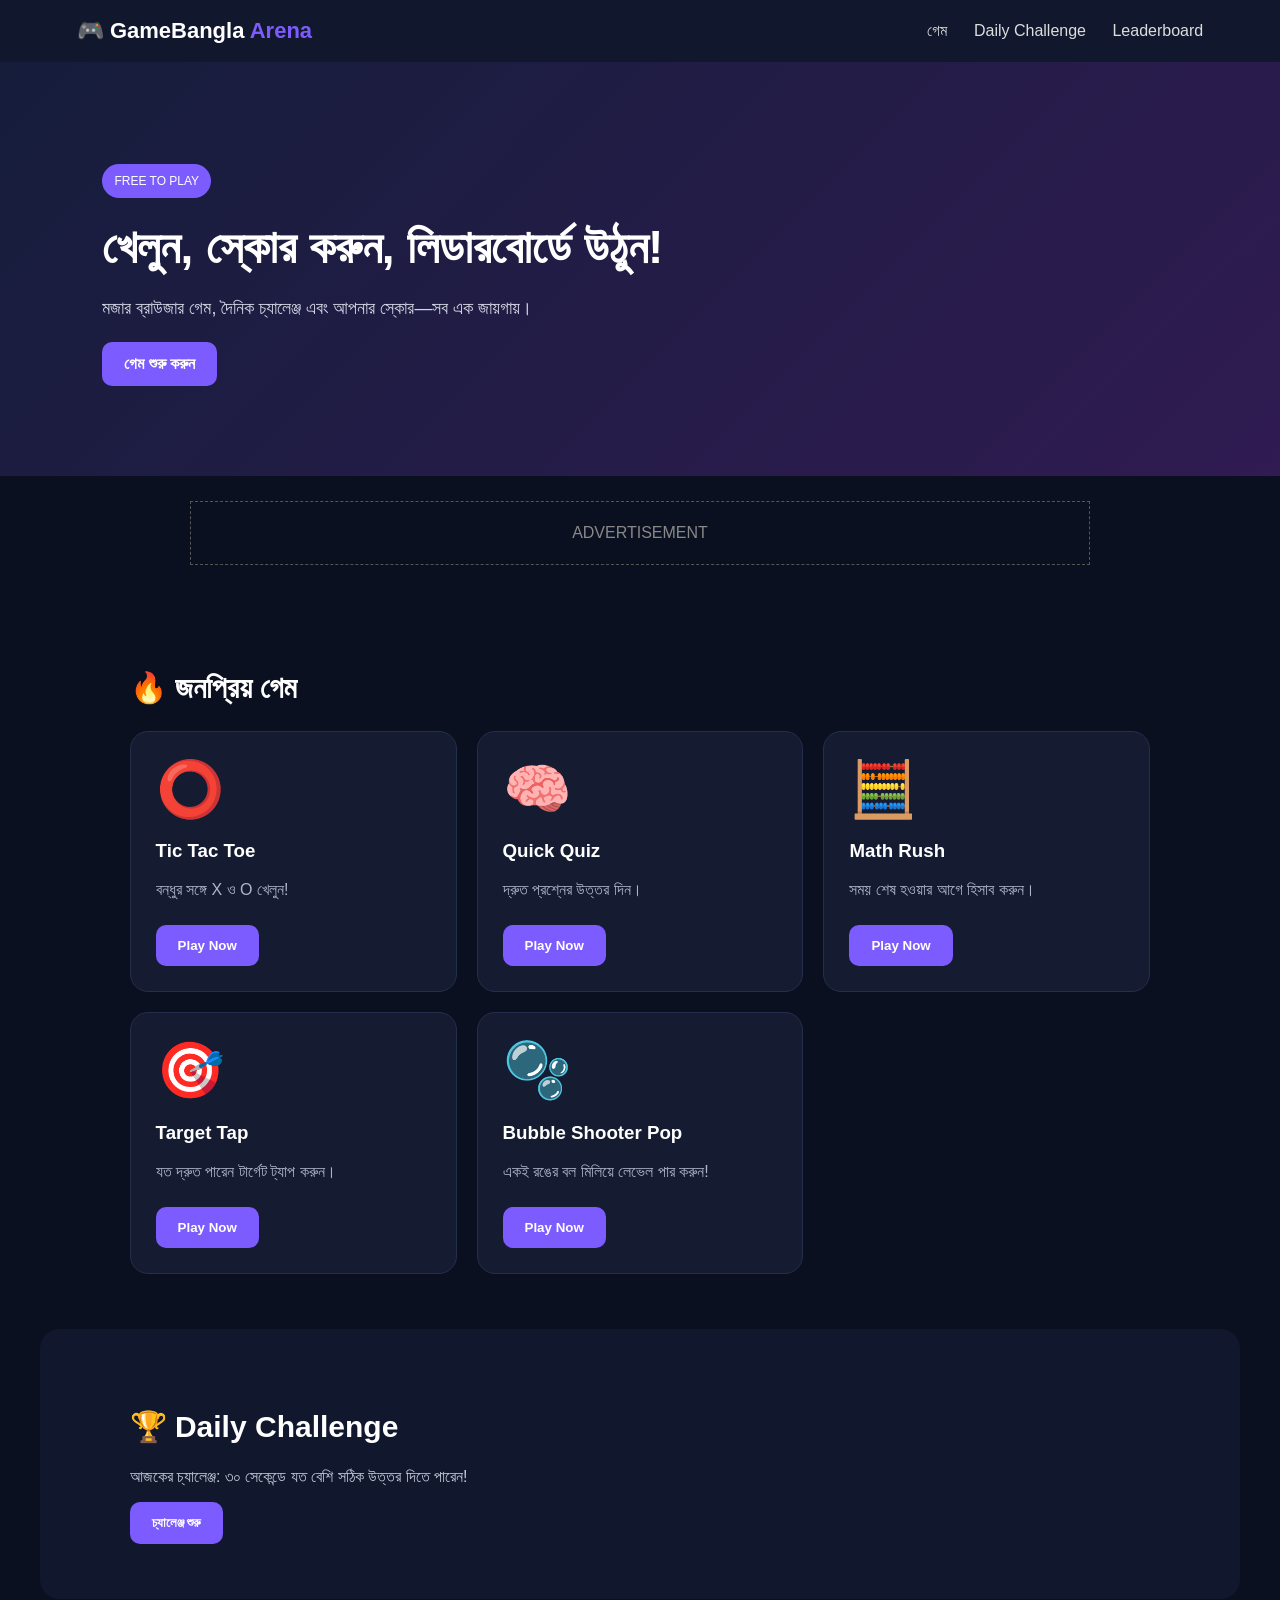
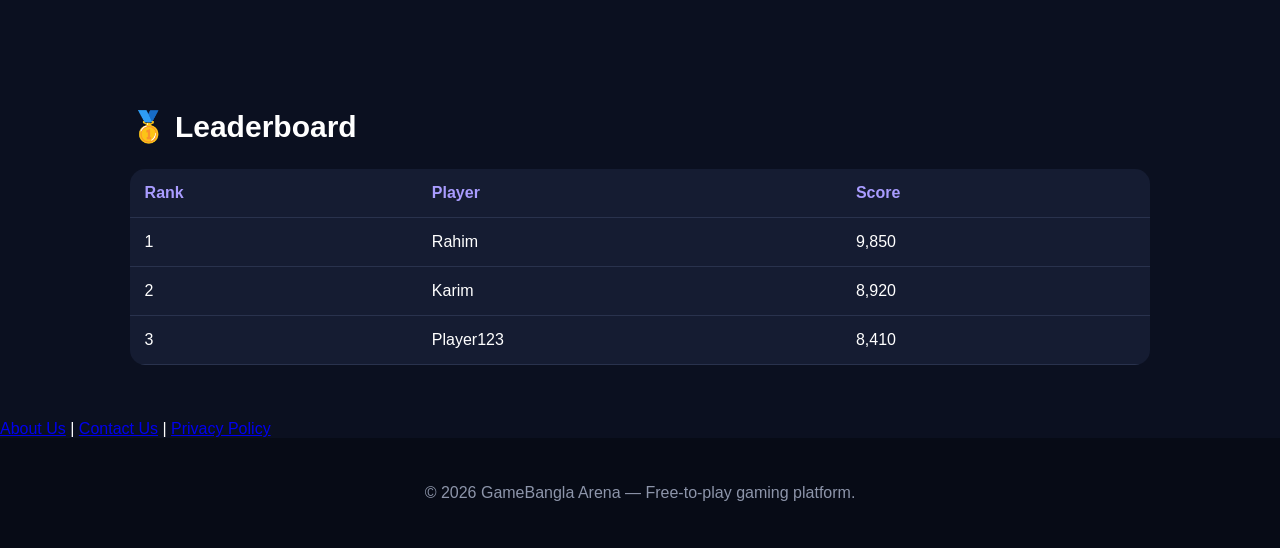
==== index.html @ 53c5f6b5 "Add script tags for bubble-shooter.js and script.js" ====
<!DOCTYPE html>
<html lang="bn">
<head>
<meta charset="UTF-8">
<meta name="viewport" content="width=device-width, initial-scale=1.0">
<title>GameBangla Arena</title>
<link rel="stylesheet" href="style.css">
</head>
<body>

<header>
  <div class="logo">🎮 GameBangla <span>Arena</span></div>
  <nav>
    <a href="#games">গেম</a>
    <a href="#challenge">Daily Challenge</a>
    <a href="#leaderboard">Leaderboard</a>
  </nav>
</header>

<section class="hero">
  <div>
    <p class="badge">FREE TO PLAY</p>
    <h1>খেলুন, স্কোর করুন, লিডারবোর্ডে উঠুন!</h1>
    <p>মজার ব্রাউজার গেম, দৈনিক চ্যালেঞ্জ এবং আপনার স্কোর—সব এক জায়গায়।</p>
    <a class="btn" href="#games">গেম শুরু করুন</a>
  </div>
</section>

<section class="ad">ADVERTISEMENT</section>

<section id="games" class="section">
  <h2>🔥 জনপ্রিয় গেম</h2>

  <div class="grid">

    <div class="card">
      <div class="game-icon">⭕</div>
      <h3>Tic Tac Toe</h3>
      <p>বন্ধুর সঙ্গে X ও O খেলুন!</p>
      <button class="btn" onclick="play('Tic Tac Toe')">Play Now</button>
    </div>

    <div class="card">
      <div class="game-icon">🧠</div>
      <h3>Quick Quiz</h3>
      <p>দ্রুত প্রশ্নের উত্তর দিন।</p>
      <button onclick="play('Quick Quiz')">Play Now</button>
    </div>

    <div class="card">
      <div class="game-icon">🧮</div>
      <h3>Math Rush</h3>
      <p>সময় শেষ হওয়ার আগে হিসাব করুন।</p>
      <button onclick="play('Math Rush')">Play Now</button>
    </div>

    <div class="card">
      <div class="game-icon">🎯</div>
      <h3>Target Tap</h3>
      <p>যত দ্রুত পারেন টার্গেট ট্যাপ করুন।</p>
      <button onclick="play('Target Tap')">Play Now</button>
    </div>
<div class="card">
  <div class="game-icon">🫧</div>
  <h3>Bubble Shooter Pop</h3>
  <p>একই রঙের বল মিলিয়ে লেভেল পার করুন!</p>
  <button class="btn" onclick="play('Bubble Shooter Pop')">
    Play Now
  </button>
</div>
    

  </div>
</section>

<section id="challenge" class="section challenge">
  <h2>🏆 Daily Challenge</h2>
  <p>আজকের চ্যালেঞ্জ: ৩০ সেকেন্ডে যত বেশি সঠিক উত্তর দিতে পারেন!</p>
  <button class="btn" onclick="startChallenge()">চ্যালেঞ্জ শুরু</button>
  <div id="challengeBox"></div>
</section>

<section id="leaderboard" class="section">
  <h2>🥇 Leaderboard</h2>
  <table>
    <tr><th>Rank</th><th>Player</th><th>Score</th></tr>
    <tr><td>1</td><td>Rahim</td><td>9,850</td></tr>
    <tr><td>2</td><td>Karim</td><td>8,920</td></tr>
    <tr><td>3</td><td>Player123</td><td>8,410</td></tr>
  </table>
</section>

<a href="about.html">About Us</a> |
<a href="contact.html">Contact Us</a> |
<a href="privacy.html">Privacy Policy</a>

<footer>
  <p>© 2026 GameBangla Arena — Free-to-play gaming platform.</p>
</footer>

<script src="bubble-shooter.js"></script>
<script src="script.js"></script>
</body>
</html>
---- style.css ----
*{box-sizing:border-box}body{margin:0;font-family:Arial,"Noto Sans Bengali",sans-serif;background:#0b1020;color:#fff}header{display:flex;justify-content:space-between;align-items:center;padding:18px 6%;background:#11182d;position:sticky;top:0;z-index:5}.logo{font-size:22px;font-weight:800}.logo span{color:#7c5cff}nav a{color:#ddd;text-decoration:none;margin-left:22px}.hero{padding:90px 8%;background:linear-gradient(135deg,#151d3b,#301b52)}.hero h1{font-size:46px;max-width:700px;margin:10px 0}.hero p{font-size:18px;max-width:650px;color:#d4d7e5;line-height:1.7}.badge{display:inline-block;background:#7c5cff;padding:7px 12px;border-radius:20px;font-size:12px!important;color:white!important}.btn,button{display:inline-block;border:0;background:#7c5cff;color:#fff;padding:13px 22px;border-radius:10px;text-decoration:none;cursor:pointer;font-weight:700}.ad{margin:25px auto;padding:22px;text-align:center;max-width:900px;border:1px dashed #555;color:#888}.section{padding:55px 7%;max-width:1200px;margin:auto}.section h2{font-size:30px}.grid{display:grid;grid-template-columns:repeat(3,1fr);gap:20px}.card{background:#151c32;border:1px solid #252e4b;border-radius:18px;padding:25px}.game-icon{font-size:55px}.card p{color:#aeb5c8}.card button{margin-top:10px}.challenge{background:#11182d;border-radius:20px;margin-bottom:30px}.challenge p{color:#c4cada}.challengeBox{margin-top:20px}table{width:100%;border-collapse:collapse;background:#151c32;border-radius:15px;overflow:hidden}th,td{text-align:left;padding:15px;border-bottom:1px solid #29324d}th{color:#a99cff}footer{text-align:center;padding:30px;color:#8d95aa;background:#070b16}@media(max-width:700px){header{flex-direction:column;gap:12px}nav a{margin:0 7px}.hero{padding:60px 7%}.hero h1{font-size:34px}.grid{grid-template-columns:1fr}.section{padding:40px 6%}}
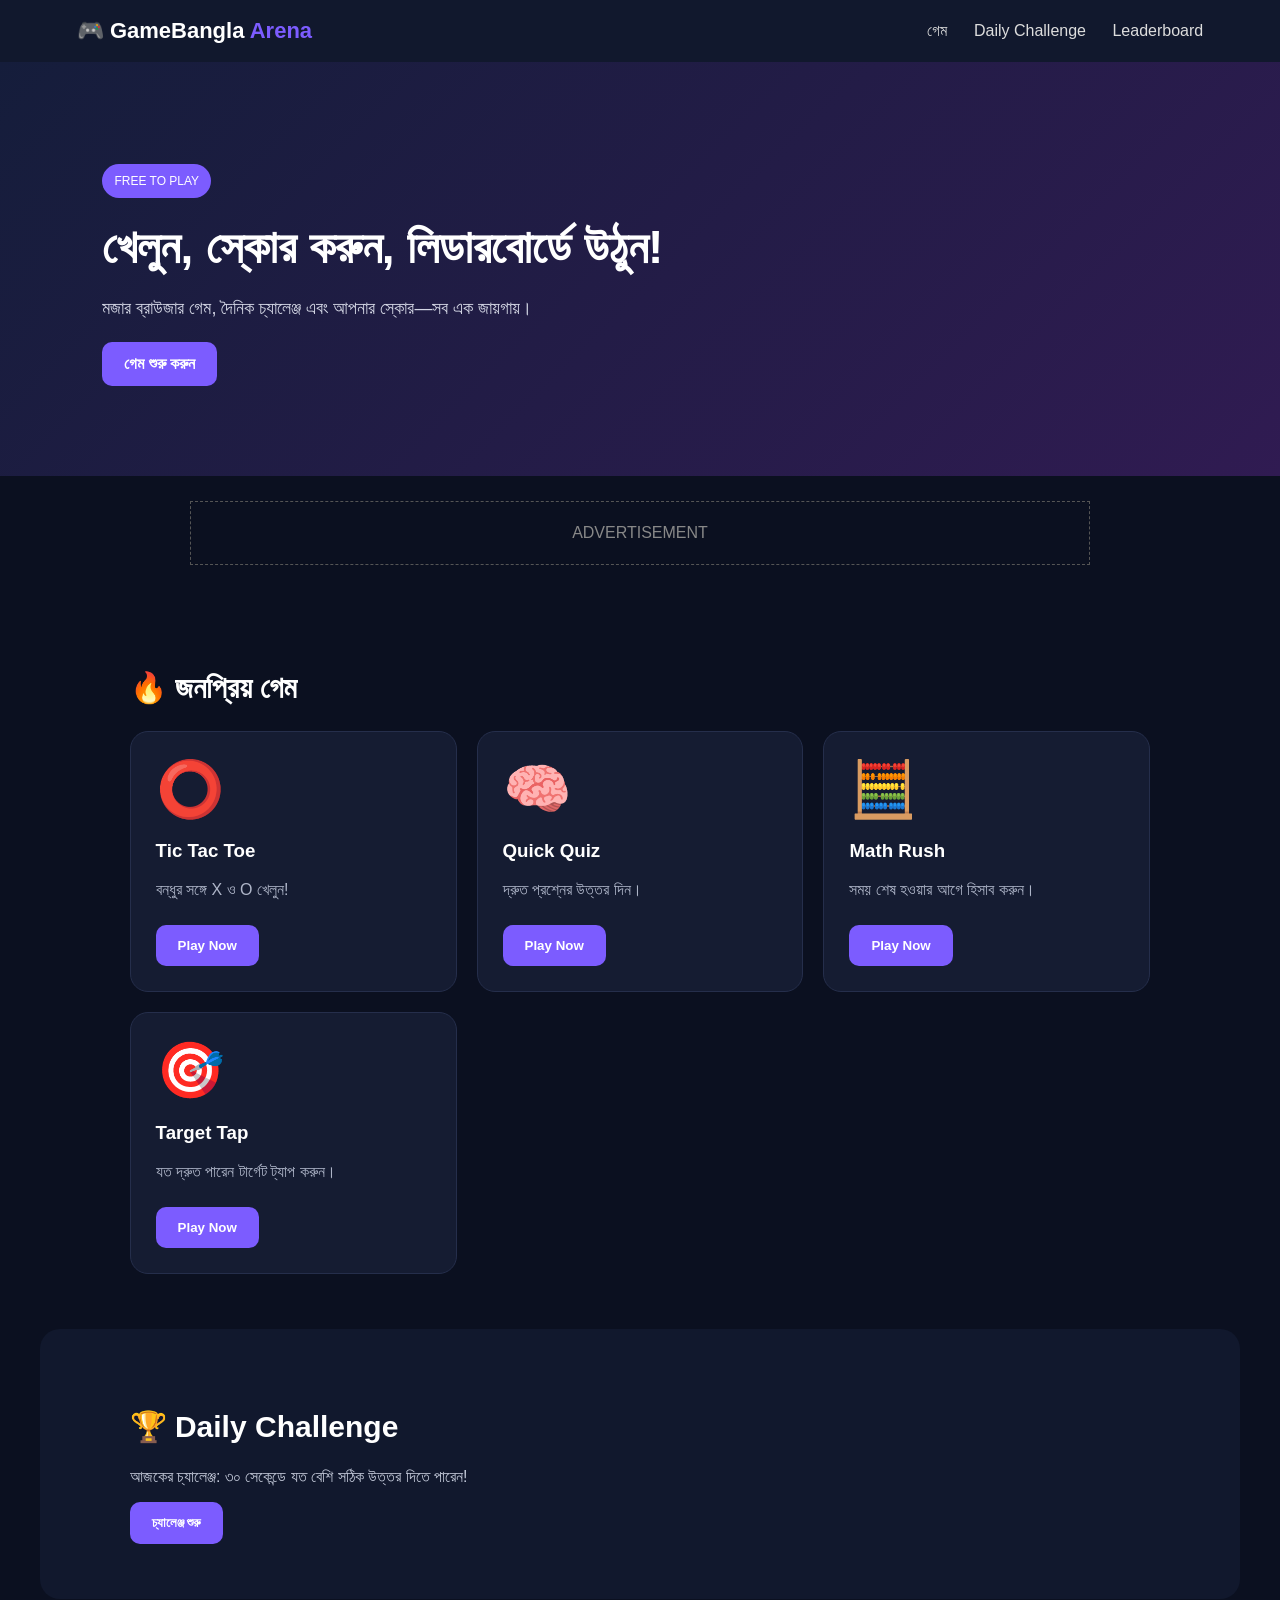
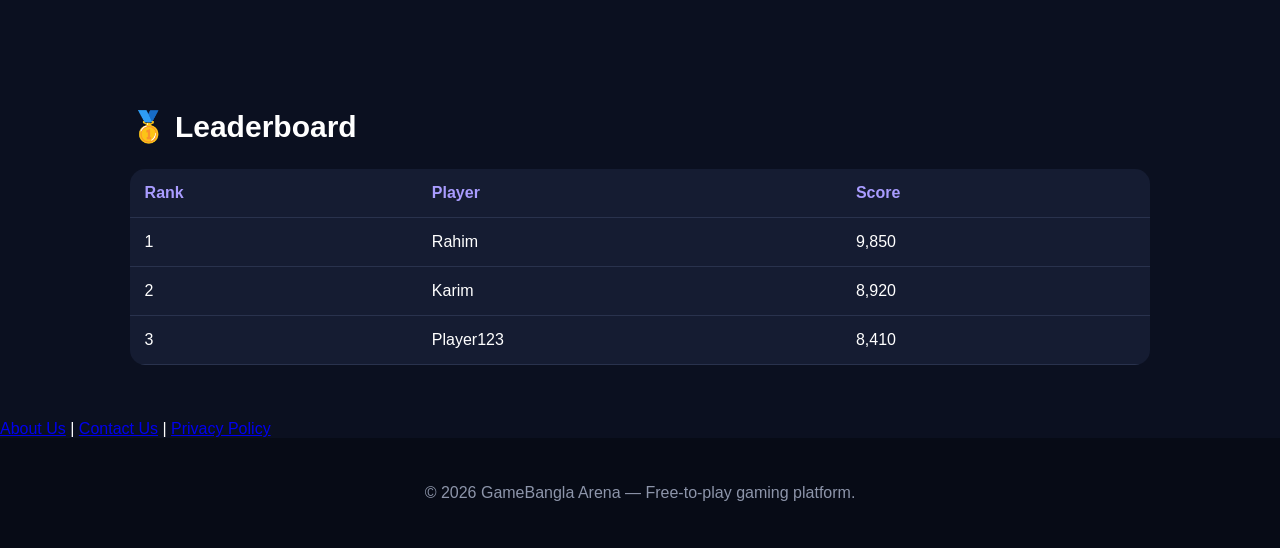
==== commit 56178028: "Remove Bubble Shooter Pop game section Removed the 'Bubble Shooter Pop' game section from the HTML." ====
--- a/index.html
+++ b/index.html
@@ -45,32 +45,24 @@
       <div class="game-icon">🧠</div>
       <h3>Quick Quiz</h3>
       <p>দ্রুত প্রশ্নের উত্তর দিন।</p>
-      <button onclick="play('Quick Quiz')">Play Now</button>
+      <button class="btn" onclick="play('Quick Quiz')">Play Now</button>
     </div>
 
     <div class="card">
       <div class="game-icon">🧮</div>
       <h3>Math Rush</h3>
       <p>সময় শেষ হওয়ার আগে হিসাব করুন।</p>
-      <button onclick="play('Math Rush')">Play Now</button>
+      <button class="btn" onclick="play('Math Rush')">Play Now</button>
     </div>
 
     <div class="card">
       <div class="game-icon">🎯</div>
       <h3>Target Tap</h3>
       <p>যত দ্রুত পারেন টার্গেট ট্যাপ করুন।</p>
-      <button onclick="play('Target Tap')">Play Now</button>
+      <button class="btn" onclick="play('Target Tap')">Play Now</button>
     </div>
-<div class="card">
-  <div class="game-icon">🫧</div>
-  <h3>Bubble Shooter Pop</h3>
-  <p>একই রঙের বল মিলিয়ে লেভেল পার করুন!</p>
-  <button class="btn" onclick="play('Bubble Shooter Pop')">
-    Play Now
-  </button>
-</div>
+
     
-
   </div>
 </section>
 
@@ -99,7 +91,8 @@
   <p>© 2026 GameBangla Arena — Free-to-play gaming platform.</p>
 </footer>
 
-<script src="bubble-shooter.js"></script>
+<!-- শুধু মূল JavaScript ফাইল -->
 <script src="script.js"></script>
+
 </body>
 </html>
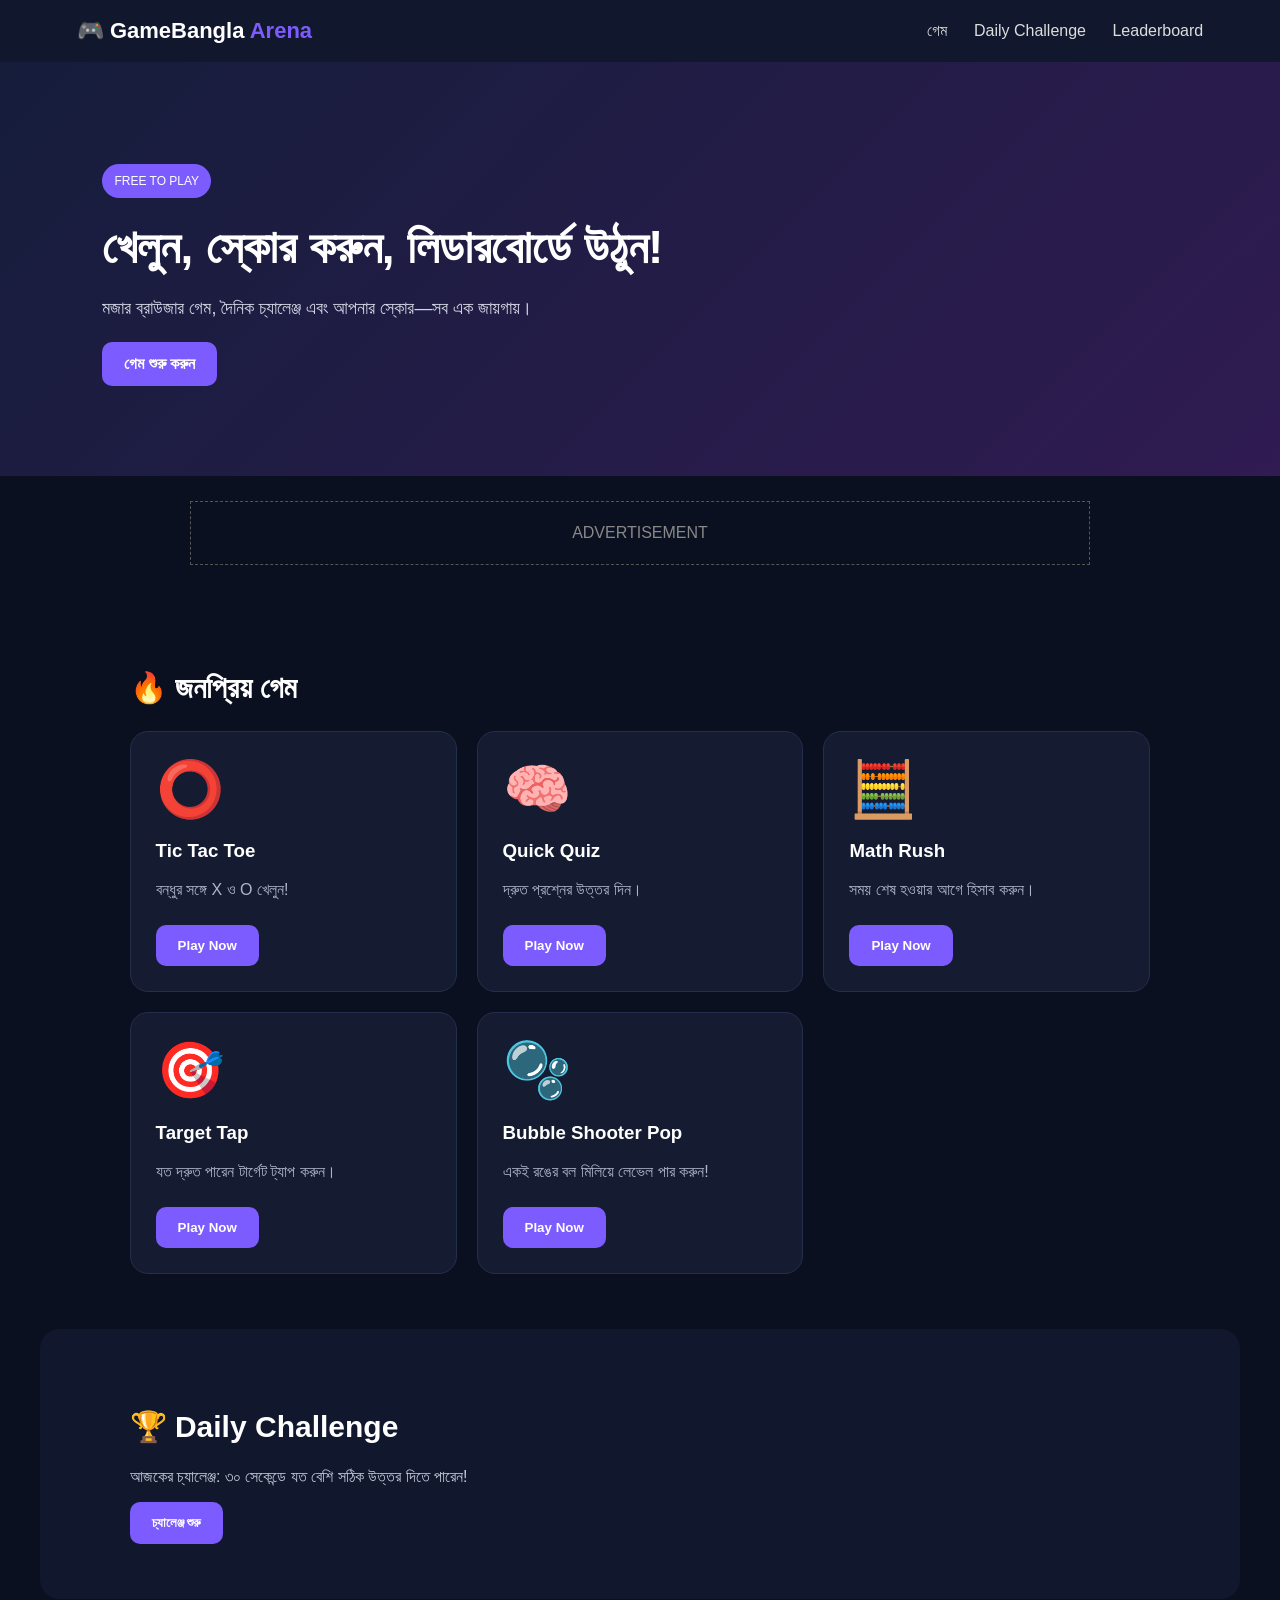
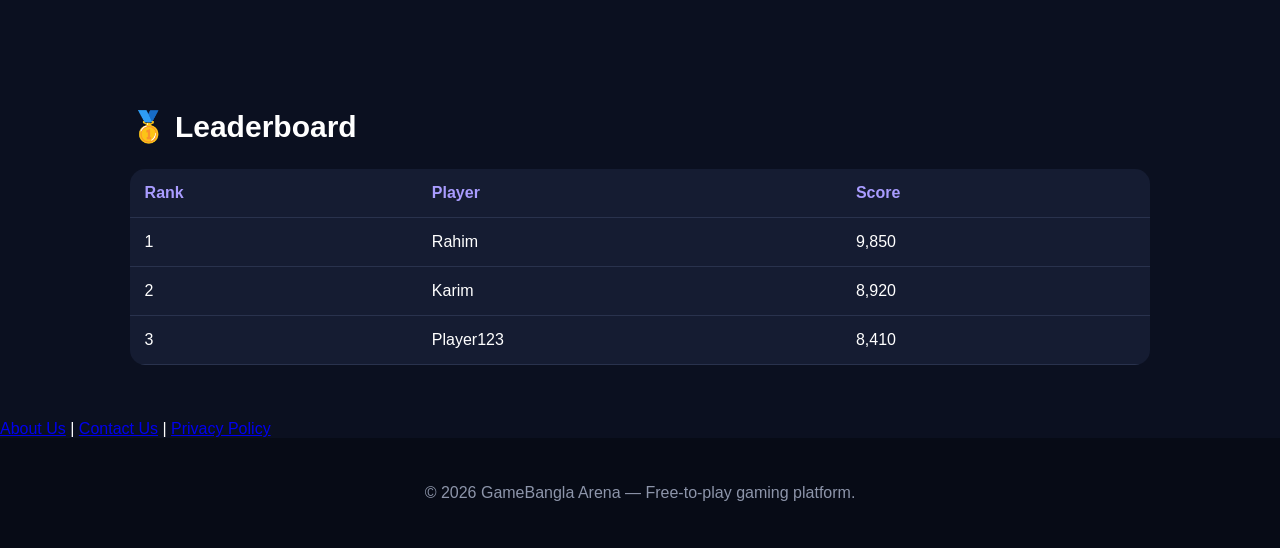
==== commit 489dc841: "Add Bubble Shooter Pop game section to index.html" ====
--- a/index.html
+++ b/index.html
@@ -62,7 +62,16 @@
       <button class="btn" onclick="play('Target Tap')">Play Now</button>
     </div>
 
-    
+    <!-- ৫ নম্বরে Bubble Shooter Pop -->
+    <div class="card">
+      <div class="game-icon">🫧</div>
+      <h3>Bubble Shooter Pop</h3>
+      <p>একই রঙের বল মিলিয়ে লেভেল পার করুন!</p>
+      <button class="btn" onclick="play('Bubble Shooter Pop')">
+        Play Now
+      </button>
+    </div>
+
   </div>
 </section>
 
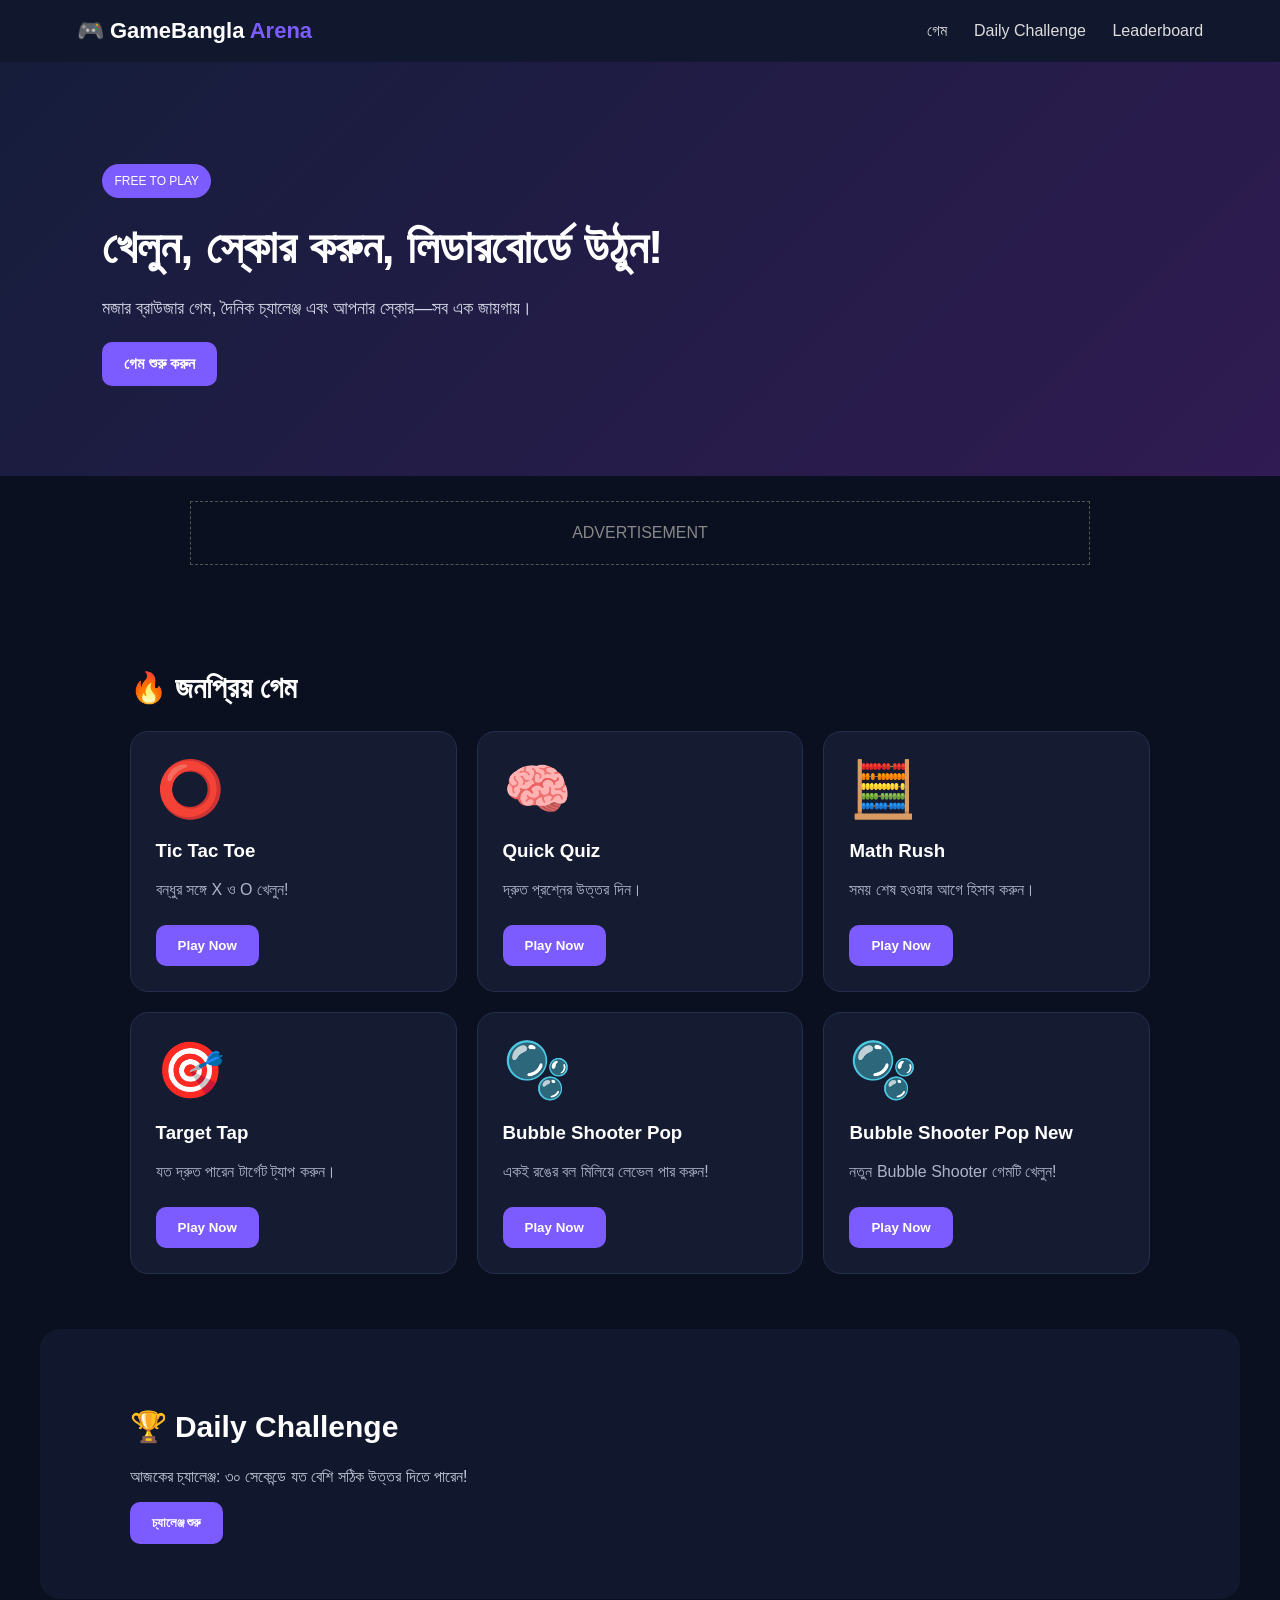
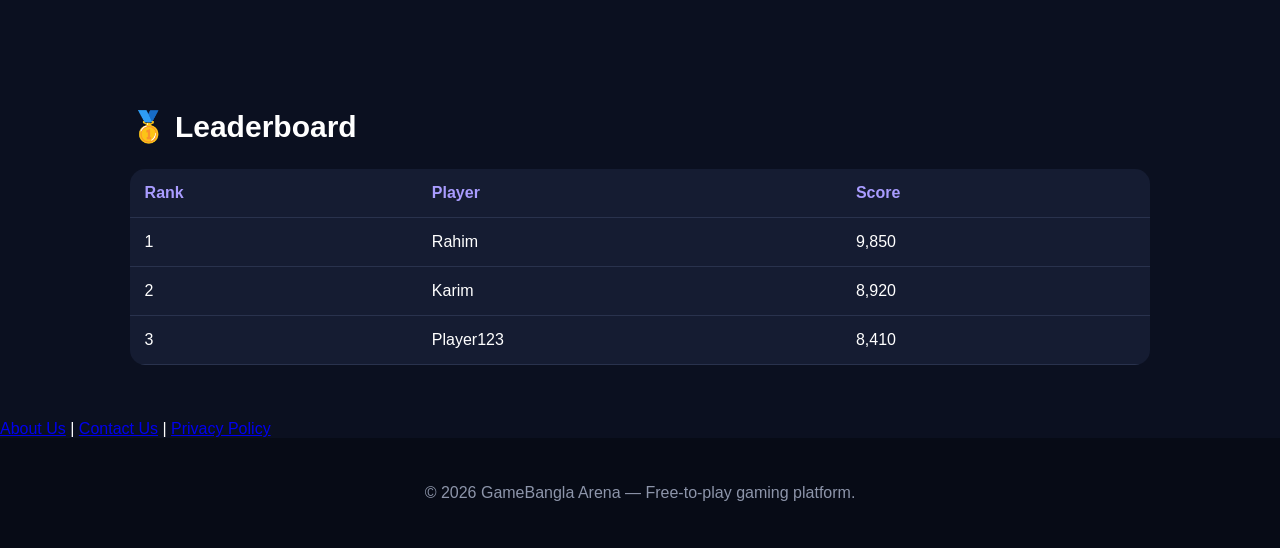
==== commit e92dd257: "Add new game card for Bubble Shooter Pop New Added a new game card for 'Bubble Shooter Pop New' with" ====
--- a/index.html
+++ b/index.html
@@ -71,7 +71,15 @@
         Play Now
       </button>
     </div>
-
+<!-- নতুন Bubble Shooter পরীক্ষার কার্ড -->
+<div class="card">
+  <div class="game-icon">🫧</div>
+  <h3>Bubble Shooter Pop New</h3>
+  <p>নতুন Bubble Shooter গেমটি খেলুন!</p>
+  <button class="btn" onclick="play('Bubble Shooter Pop New')">
+    Play Now
+  </button>
+</div>
   </div>
 </section>
 
